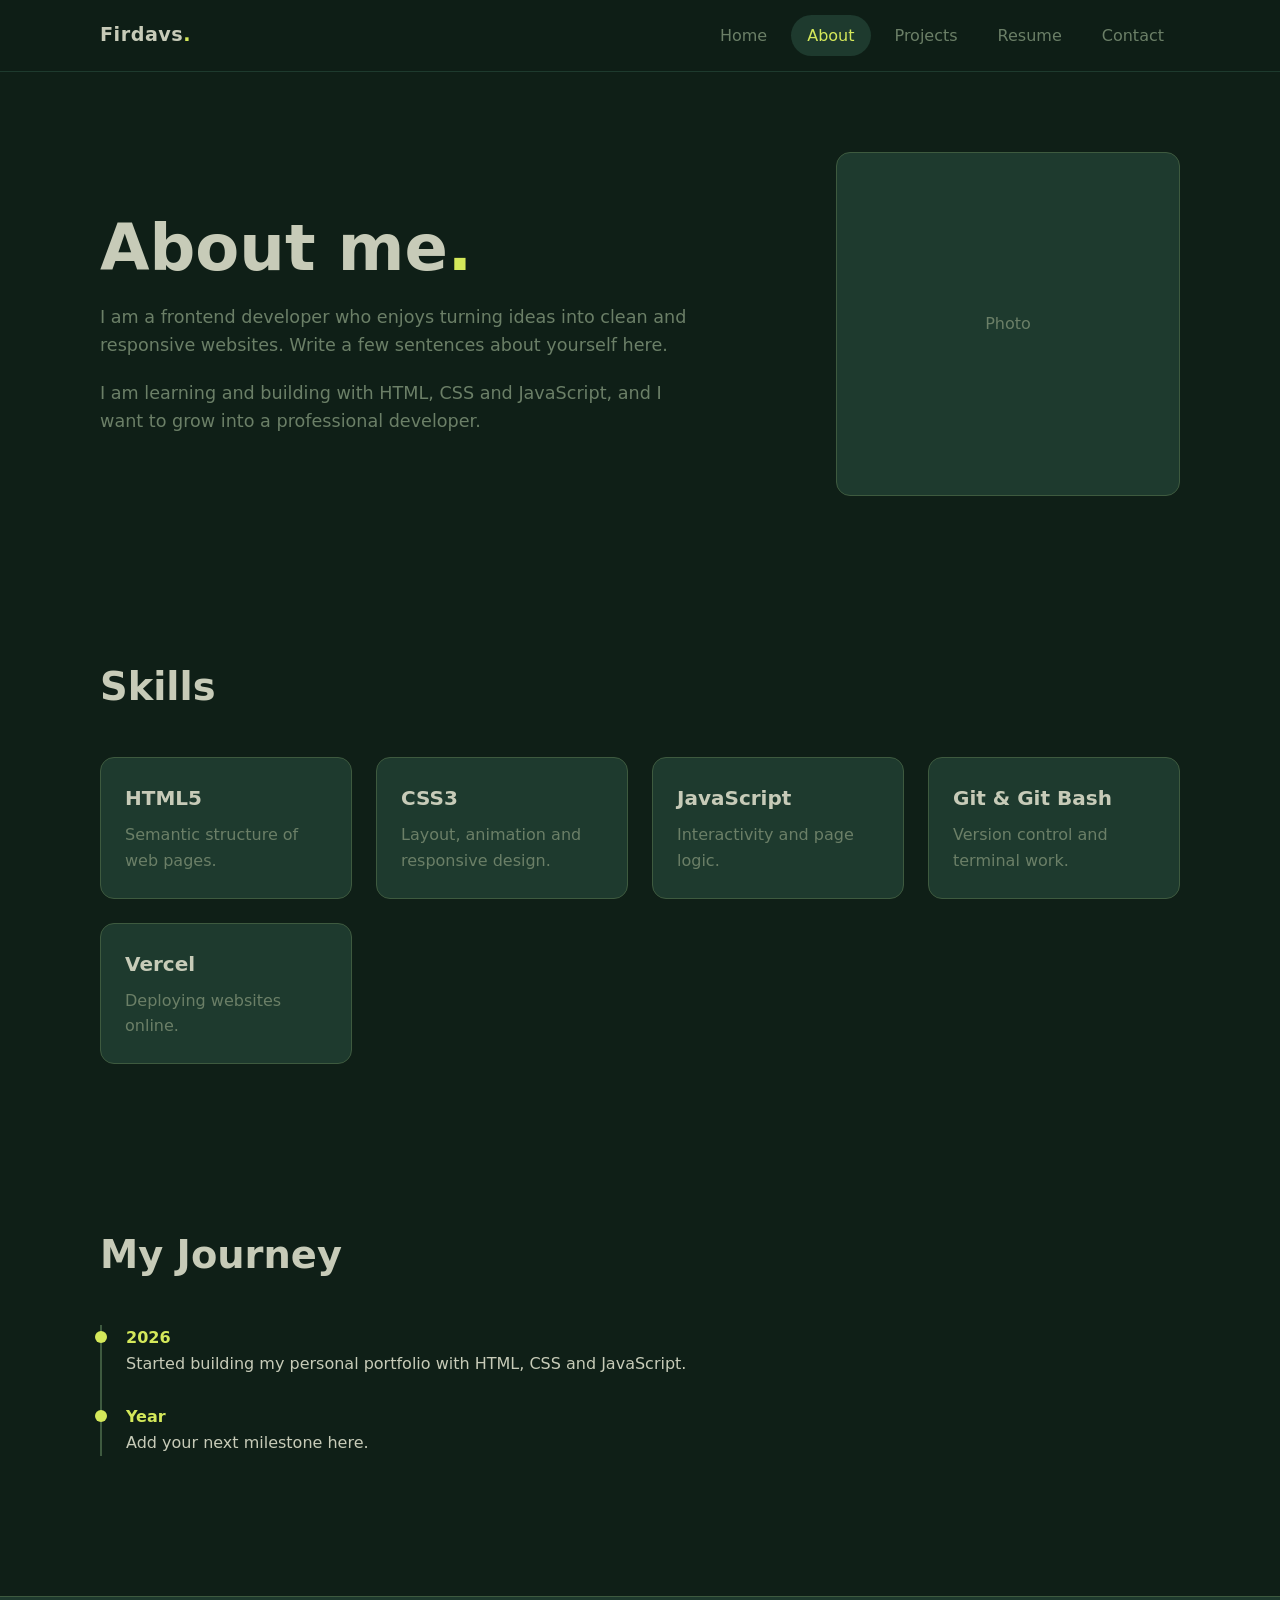
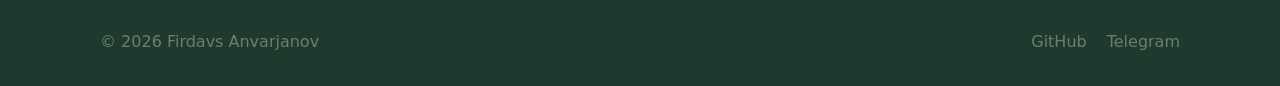
==== about.html @ bb0eb025 "Module 2 / Step 4: Home and About pages" ====
<!DOCTYPE html>
<html lang="en">
<head>
  <meta charset="UTF-8" />
  <meta name="viewport" content="width=device-width, initial-scale=1.0" />
  <meta name="description" content="About Firdavs Anvarjanov" />
  <title>About | Firdavs Anvarjanov</title>

  <link rel="stylesheet" href="css/style.css" />
  <link rel="stylesheet" href="css/components.css" />
  <link rel="stylesheet" href="css/about.css" />
  <link rel="stylesheet" href="css/responsive.css" />
</head>
<body>

  <header class="header">
    <div class="container header__inner">
      <a href="index.html" class="logo">Firdavs<span>.</span></a>

      <button class="burger" id="burger" aria-label="Open menu">☰</button>

      <nav class="nav" id="nav">
        <ul class="nav__list">
          <li><a href="index.html" class="nav__link">Home</a></li>
          <li><a href="about.html" class="nav__link active">About</a></li>
          <li><a href="projects.html" class="nav__link">Projects</a></li>
          <li><a href="resume.html" class="nav__link">Resume</a></li>
          <li><a href="contact.html" class="nav__link">Contact</a></li>
        </ul>
      </nav>
    </div>
  </header>

  <main>
    <!-- Intro -->
    <section class="section">
      <div class="container about__intro">
        <div>
          <h1>About me<span class="text-accent">.</span></h1>
          <p class="about__text">
            I am a frontend developer who enjoys turning ideas into clean and
            responsive websites. Write a few sentences about yourself here.
          </p>
          <p class="about__text">
            I am learning and building with HTML, CSS and JavaScript, and I
            want to grow into a professional developer.
          </p>
        </div>

        <div class="about__photo">Photo</div>
      </div>
    </section>

    <!-- Skills -->
    <section class="section">
      <div class="container">
        <h2 class="section-title">Skills</h2>

        <div class="skills-grid">
          <article class="card">
            <h3>HTML5</h3>
            <p class="text-muted">Semantic structure of web pages.</p>
          </article>
          <article class="card">
            <h3>CSS3</h3>
            <p class="text-muted">Layout, animation and responsive design.</p>
          </article>
          <article class="card">
            <h3>JavaScript</h3>
            <p class="text-muted">Interactivity and page logic.</p>
          </article>
          <article class="card">
            <h3>Git &amp; Git Bash</h3>
            <p class="text-muted">Version control and terminal work.</p>
          </article>
          <article class="card">
            <h3>Vercel</h3>
            <p class="text-muted">Deploying websites online.</p>
          </article>
        </div>
      </div>
    </section>

    <!-- Journey -->
    <section class="section">
      <div class="container">
        <h2 class="section-title">My Journey</h2>

        <ul class="timeline">
          <li class="timeline__item">
            <span class="timeline__year">2026</span>
            <p>Started building my personal portfolio with HTML, CSS and JavaScript.</p>
          </li>
          <li class="timeline__item">
            <span class="timeline__year">Year</span>
            <p>Add your next milestone here.</p>
          </li>
        </ul>
      </div>
    </section>
  </main>

  <footer class="footer">
    <div class="container footer__inner">
      <p class="text-muted">© 2026 Firdavs Anvarjanov</p>
      <div class="footer__links">
        <a href="https://github.com/" target="_blank" rel="noopener">GitHub</a>
        <a href="https://t.me/" target="_blank" rel="noopener">Telegram</a>
      </div>
    </div>
  </footer>

  <script src="js/navigation.js"></script>
</body>
</html>
---- css/style.css ----
/* ===== Design tokens ===== */
:root {
  --bg: #0f1f17;
  --surface: #1e3a2e;
  --surface-alt: #3d4337;
  --primary: #3e5a3f;
  --muted: #6b7f67;
  --text: #c7cbb8;
  --accent: #d4e85a;

  --font-main: "Inter", "Segoe UI", system-ui, -apple-system, sans-serif;
  --radius: 14px;
  --radius-pill: 999px;
  --container: 1120px;
  --header-h: 72px;
  --shadow: 0 10px 30px rgba(0, 0, 0, 0.35);
  --transition: 0.25s ease;
}

/* ===== Reset ===== */
*,
*::before,
*::after {
  box-sizing: border-box;
  margin: 0;
  padding: 0;
}

html {
  scroll-behavior: smooth;
}

body {
  font-family: var(--font-main);
  background: var(--bg);
  color: var(--text);
  line-height: 1.6;
  min-height: 100vh;
  display: flex;
  flex-direction: column;
}

main {
  flex: 1;
}

img {
  max-width: 100%;
  display: block;
}

a {
  color: inherit;
  text-decoration: none;
}

ul {
  list-style: none;
}

/* ===== Typography ===== */
h1 { font-size: clamp(2.2rem, 6vw, 4rem); line-height: 1.1; }
h2 { font-size: clamp(1.6rem, 4vw, 2.4rem); }
h3 { font-size: 1.25rem; }

.text-muted { color: var(--muted); }
.text-accent { color: var(--accent); }

/* ===== Layout ===== */
.container {
  width: 100%;
  max-width: var(--container);
  margin: 0 auto;
  padding: 0 20px;
}

.section {
  padding: 80px 0;
}

.section-title {
  margin-bottom: 40px;
}

/* ===== Accessibility ===== */
:focus-visible {
  outline: 2px solid var(--accent);
  outline-offset: 3px;
}
---- css/components.css ----
/* ===== Header ===== */
.header {
  position: sticky;
  top: 0;
  z-index: 100;
  height: var(--header-h);
  background: rgba(15, 31, 23, 0.85);
  backdrop-filter: blur(10px);
  border-bottom: 1px solid var(--surface);
}

.header__inner {
  height: 100%;
  display: flex;
  align-items: center;
  justify-content: space-between;
}

.logo {
  font-weight: 700;
  font-size: 1.2rem;
  letter-spacing: 0.5px;
}

.logo span {
  color: var(--accent);
}

.nav__list {
  display: flex;
  gap: 8px;
}

.nav__link {
  display: block;
  padding: 8px 16px;
  border-radius: var(--radius-pill);
  color: var(--muted);
  transition: var(--transition);
}

.nav__link:hover,
.nav__link.active {
  color: var(--text);
  background: var(--surface);
}

.nav__link.active {
  color: var(--accent);
}

.burger {
  display: none;
  background: none;
  border: 0;
  color: var(--text);
  font-size: 1.8rem;
  cursor: pointer;
}

/* ===== Buttons ===== */
.btn {
  display: inline-block;
  padding: 12px 28px;
  border-radius: var(--radius-pill);
  border: 1px solid transparent;
  font: inherit;
  font-weight: 600;
  cursor: pointer;
  transition: var(--transition);
}

.btn--primary {
  background: var(--accent);
  color: var(--bg);
}

.btn--primary:hover {
  transform: translateY(-2px);
  box-shadow: 0 8px 24px rgba(212, 232, 90, 0.25);
}

.btn--outline {
  border-color: var(--primary);
  color: var(--text);
  background: transparent;
}

.btn--outline:hover {
  background: var(--primary);
}

/* ===== Card ===== */
.card {
  background: var(--surface);
  border: 1px solid var(--primary);
  border-radius: var(--radius);
  padding: 24px;
  transition: var(--transition);
}

.card:hover {
  transform: translateY(-4px);
  box-shadow: var(--shadow);
}

/* ===== Tag ===== */
.tag {
  display: inline-block;
  padding: 4px 12px;
  border-radius: var(--radius-pill);
  background: var(--surface-alt);
  color: var(--text);
  font-size: 0.85rem;
}

/* ===== Footer ===== */
.footer {
  background: var(--surface);
  border-top: 1px solid var(--primary);
  padding: 32px 0;
  margin-top: 60px;
}

.footer__inner {
  display: flex;
  justify-content: space-between;
  align-items: center;
  gap: 16px;
  flex-wrap: wrap;
}

.footer__links {
  display: flex;
  gap: 20px;
}

.footer__links a {
  color: var(--muted);
  transition: var(--transition);
}

.footer__links a:hover {
  color: var(--accent);
}
---- css/about.css ----
/* ===== Intro ===== */
.about__intro {
  display: grid;
  grid-template-columns: 2fr 1fr;
  gap: 48px;
  align-items: center;
}

.about__text {
  margin-top: 20px;
  color: var(--muted);
  font-size: 1.1rem;
  max-width: 600px;
}

.about__photo {
  aspect-ratio: 1 / 1;
  border-radius: var(--radius);
  border: 1px solid var(--primary);
  background: var(--surface);
  display: flex;
  align-items: center;
  justify-content: center;
  color: var(--muted);
}

/* ===== Skills ===== */
.skills-grid {
  display: grid;
  grid-template-columns: repeat(auto-fit, minmax(220px, 1fr));
  gap: 24px;
}

.skills-grid .card p {
  margin-top: 8px;
}

/* ===== Timeline ===== */
.timeline {
  border-left: 2px solid var(--primary);
  padding-left: 24px;
  display: flex;
  flex-direction: column;
  gap: 28px;
}

.timeline__item {
  position: relative;
}

.timeline__item::before {
  content: "";
  position: absolute;
  left: -31px;
  top: 6px;
  width: 12px;
  height: 12px;
  border-radius: 50%;
  background: var(--accent);
}

.timeline__year {
  color: var(--accent);
  font-weight: 700;
}

@media (max-width: 768px) {
  .about__intro {
    grid-template-columns: 1fr;
  }

  .about__photo {
    max-width: 240px;
  }
}
---- css/responsive.css ----
@media (max-width: 768px) {
  .section {
    padding: 56px 0;
  }

  .burger {
    display: block;
  }

  .nav {
    position: absolute;
    top: var(--header-h);
    left: 0;
    right: 0;
    background: var(--bg);
    border-bottom: 1px solid var(--surface);
    max-height: 0;
    overflow: hidden;
    transition: max-height 0.3s ease;
  }

  .nav.open {
    max-height: 360px;
  }

  .nav__list {
    flex-direction: column;
    padding: 16px 20px;
  }

  .footer__inner {
    flex-direction: column;
    text-align: center;
  }
}
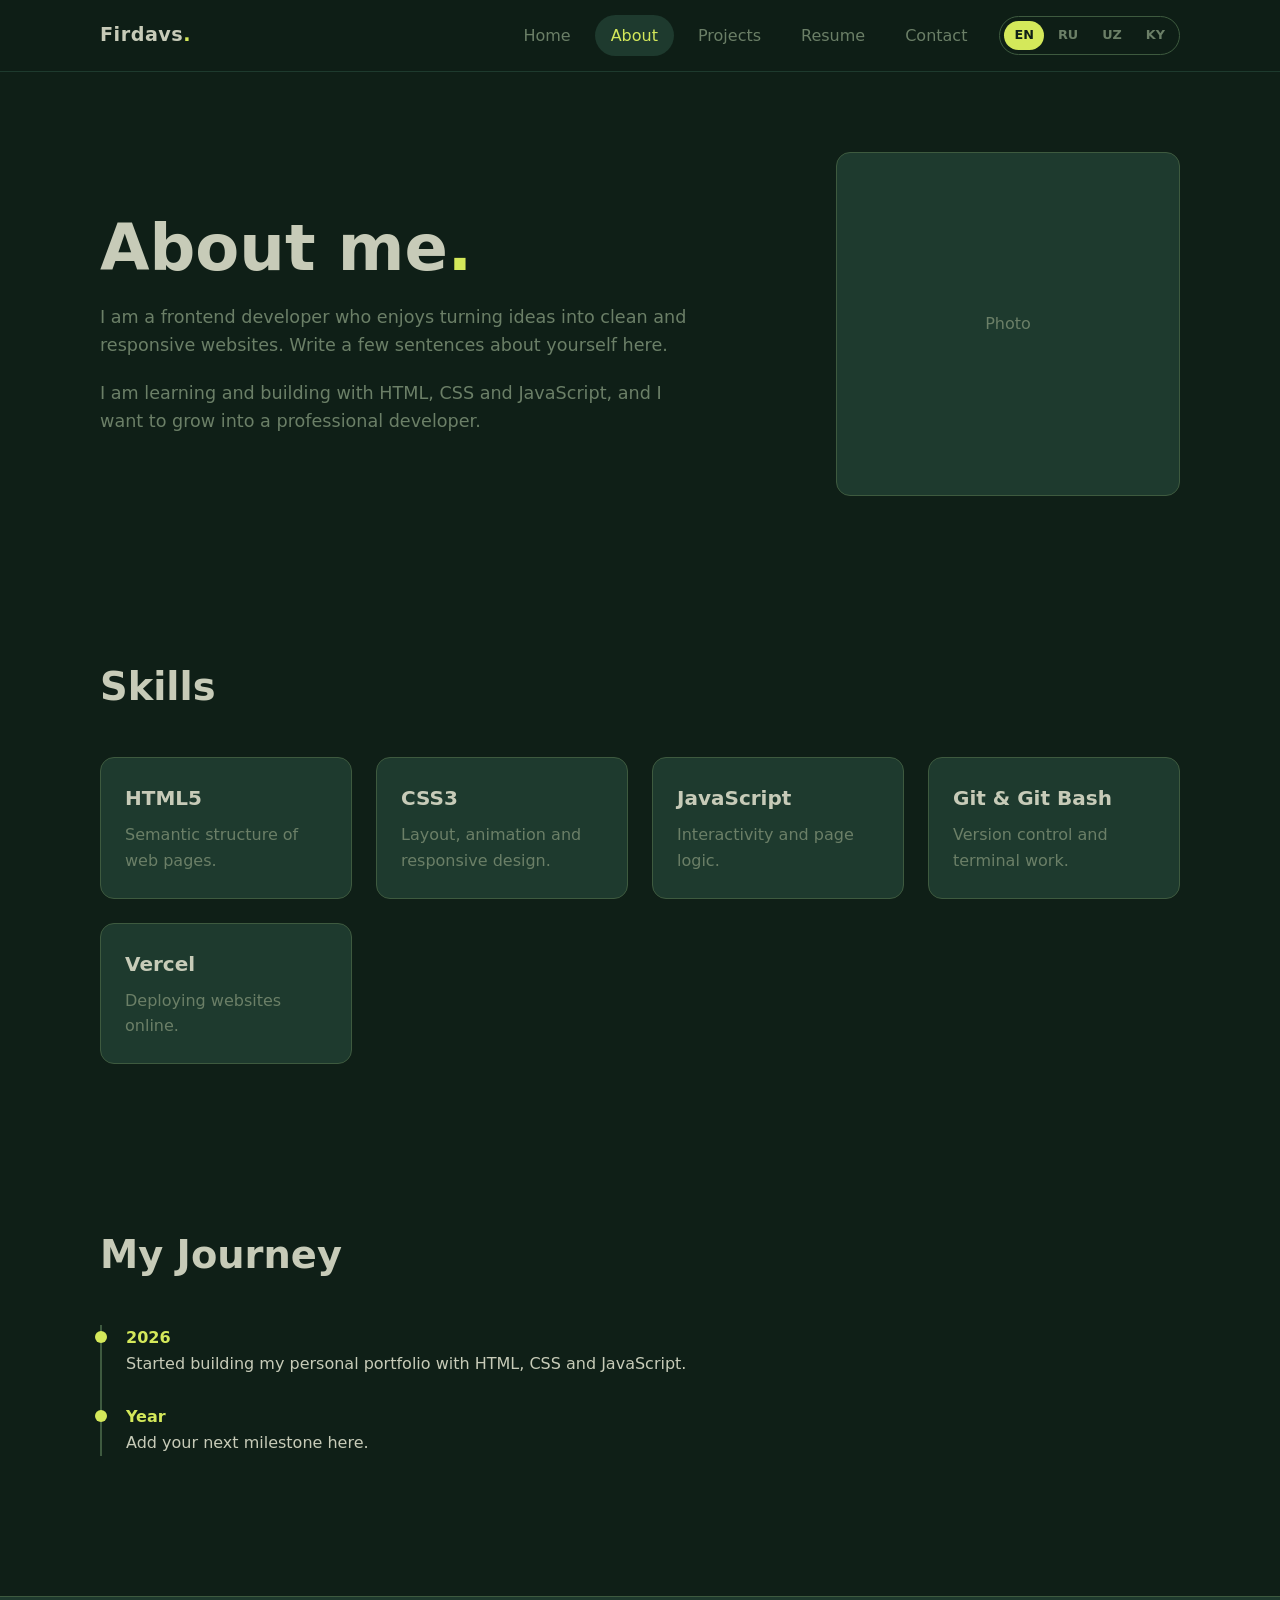
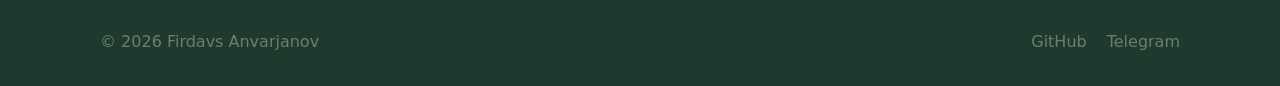
==== commit ce29460e: "Module 4 / Step 8A: four-language system" ====
--- a/about.html
+++ b/about.html
@@ -4,7 +4,7 @@
   <meta charset="UTF-8" />
   <meta name="viewport" content="width=device-width, initial-scale=1.0" />
   <meta name="description" content="About Firdavs Anvarjanov" />
-  <title>About | Firdavs Anvarjanov</title>
+  <title data-i18n="title.about">About | Firdavs Anvarjanov</title>
 
   <link rel="stylesheet" href="css/style.css" />
   <link rel="stylesheet" href="css/components.css" />
@@ -17,31 +17,37 @@
     <div class="container header__inner">
       <a href="index.html" class="logo">Firdavs<span>.</span></a>
 
-      <button class="burger" id="burger" aria-label="Open menu">☰</button>
-
       <nav class="nav" id="nav">
         <ul class="nav__list">
-          <li><a href="index.html" class="nav__link">Home</a></li>
-          <li><a href="about.html" class="nav__link active">About</a></li>
-          <li><a href="projects.html" class="nav__link">Projects</a></li>
-          <li><a href="resume.html" class="nav__link">Resume</a></li>
-          <li><a href="contact.html" class="nav__link">Contact</a></li>
+          <li><a href="index.html" class="nav__link" data-i18n="nav.home">Home</a></li>
+          <li><a href="about.html" class="nav__link" data-i18n="nav.about">About</a></li>
+          <li><a href="projects.html" class="nav__link" data-i18n="nav.projects">Projects</a></li>
+          <li><a href="resume.html" class="nav__link" data-i18n="nav.resume">Resume</a></li>
+          <li><a href="contact.html" class="nav__link" data-i18n="nav.contact">Contact</a></li>
         </ul>
       </nav>
+
+      <div class="lang" id="lang-switcher">
+        <button type="button" class="lang__btn" data-lang="en">EN</button>
+        <button type="button" class="lang__btn" data-lang="ru">RU</button>
+        <button type="button" class="lang__btn" data-lang="uz">UZ</button>
+        <button type="button" class="lang__btn" data-lang="ky">KY</button>
+      </div>
+
+      <button class="burger" id="burger" aria-label="Open menu">☰</button>
     </div>
   </header>
 
   <main>
-    <!-- Intro -->
     <section class="section">
       <div class="container about__intro">
         <div>
-          <h1>About me<span class="text-accent">.</span></h1>
-          <p class="about__text">
+          <h1><span data-i18n="about.title">About me</span><span class="text-accent">.</span></h1>
+          <p class="about__text" data-i18n="about.p1">
             I am a frontend developer who enjoys turning ideas into clean and
             responsive websites. Write a few sentences about yourself here.
           </p>
-          <p class="about__text">
+          <p class="about__text" data-i18n="about.p2">
             I am learning and building with HTML, CSS and JavaScript, and I
             want to grow into a professional developer.
           </p>
@@ -51,49 +57,47 @@
       </div>
     </section>
 
-    <!-- Skills -->
     <section class="section">
       <div class="container">
-        <h2 class="section-title">Skills</h2>
+        <h2 class="section-title" data-i18n="skills.title">Skills</h2>
 
         <div class="skills-grid">
           <article class="card">
             <h3>HTML5</h3>
-            <p class="text-muted">Semantic structure of web pages.</p>
+            <p class="text-muted" data-i18n="about.s1.desc">Semantic structure of web pages.</p>
           </article>
           <article class="card">
             <h3>CSS3</h3>
-            <p class="text-muted">Layout, animation and responsive design.</p>
+            <p class="text-muted" data-i18n="about.s2.desc">Layout, animation and responsive design.</p>
           </article>
           <article class="card">
             <h3>JavaScript</h3>
-            <p class="text-muted">Interactivity and page logic.</p>
+            <p class="text-muted" data-i18n="about.s3.desc">Interactivity and page logic.</p>
           </article>
           <article class="card">
             <h3>Git &amp; Git Bash</h3>
-            <p class="text-muted">Version control and terminal work.</p>
+            <p class="text-muted" data-i18n="about.s4.desc">Version control and terminal work.</p>
           </article>
           <article class="card">
             <h3>Vercel</h3>
-            <p class="text-muted">Deploying websites online.</p>
+            <p class="text-muted" data-i18n="about.s5.desc">Deploying websites online.</p>
           </article>
         </div>
       </div>
     </section>
 
-    <!-- Journey -->
     <section class="section">
       <div class="container">
-        <h2 class="section-title">My Journey</h2>
+        <h2 class="section-title" data-i18n="about.journey">My Journey</h2>
 
         <ul class="timeline">
           <li class="timeline__item">
             <span class="timeline__year">2026</span>
-            <p>Started building my personal portfolio with HTML, CSS and JavaScript.</p>
+            <p data-i18n="about.j1.text">Started building my personal portfolio with HTML, CSS and JavaScript.</p>
           </li>
           <li class="timeline__item">
-            <span class="timeline__year">Year</span>
-            <p>Add your next milestone here.</p>
+            <span class="timeline__year" data-i18n="about.j2.year">Year</span>
+            <p data-i18n="about.j2.text">Add your next milestone here.</p>
           </li>
         </ul>
       </div>
@@ -111,5 +115,12 @@
   </footer>
 
   <script src="js/navigation.js"></script>
+  <script src="js/main.js"></script>
+  <script src="js/animations.js"></script>
+  <script src="js/translations/en.js"></script>
+  <script src="js/translations/ru.js"></script>
+  <script src="js/translations/uz.js"></script>
+  <script src="js/translations/ky.js"></script>
+  <script src="js/language.js"></script>
 </body>
 </html>
--- a/css/components.css
+++ b/css/components.css
@@ -142,4 +142,55 @@
 
 .footer__links a:hover {
   color: var(--accent);
+}
+/* ===== Scroll animations ===== */
+.reveal {
+  opacity: 0;
+  transform: translateY(24px);
+  transition: opacity 0.6s ease, transform 0.6s ease;
+}
+
+.reveal.visible {
+  opacity: 1;
+  transform: none;
+}
+
+/* ===== Header scroll shadow ===== */
+.header.scrolled {
+  box-shadow: 0 6px 20px rgba(0, 0, 0, 0.35);
+}
+/* ===== Language switcher ===== */
+.nav {
+  margin-left: auto;
+}
+
+.lang {
+  display: flex;
+  gap: 4px;
+  margin-left: 16px;
+  padding: 4px;
+  border: 1px solid var(--primary);
+  border-radius: var(--radius-pill);
+}
+
+.lang__btn {
+  background: none;
+  border: 0;
+  color: var(--muted);
+  font: inherit;
+  font-size: 0.8rem;
+  font-weight: 600;
+  padding: 4px 10px;
+  border-radius: var(--radius-pill);
+  cursor: pointer;
+  transition: var(--transition);
+}
+
+.lang__btn:hover {
+  color: var(--text);
+}
+
+.lang__btn.active {
+  background: var(--accent);
+  color: var(--bg);
 }
--- a/css/responsive.css
+++ b/css/responsive.css
@@ -32,4 +32,10 @@
     flex-direction: column;
     text-align: center;
   }
+}
+@media (max-width: 768px) {
+  .lang {
+    margin-left: auto;
+    margin-right: 12px;
+  }
 }
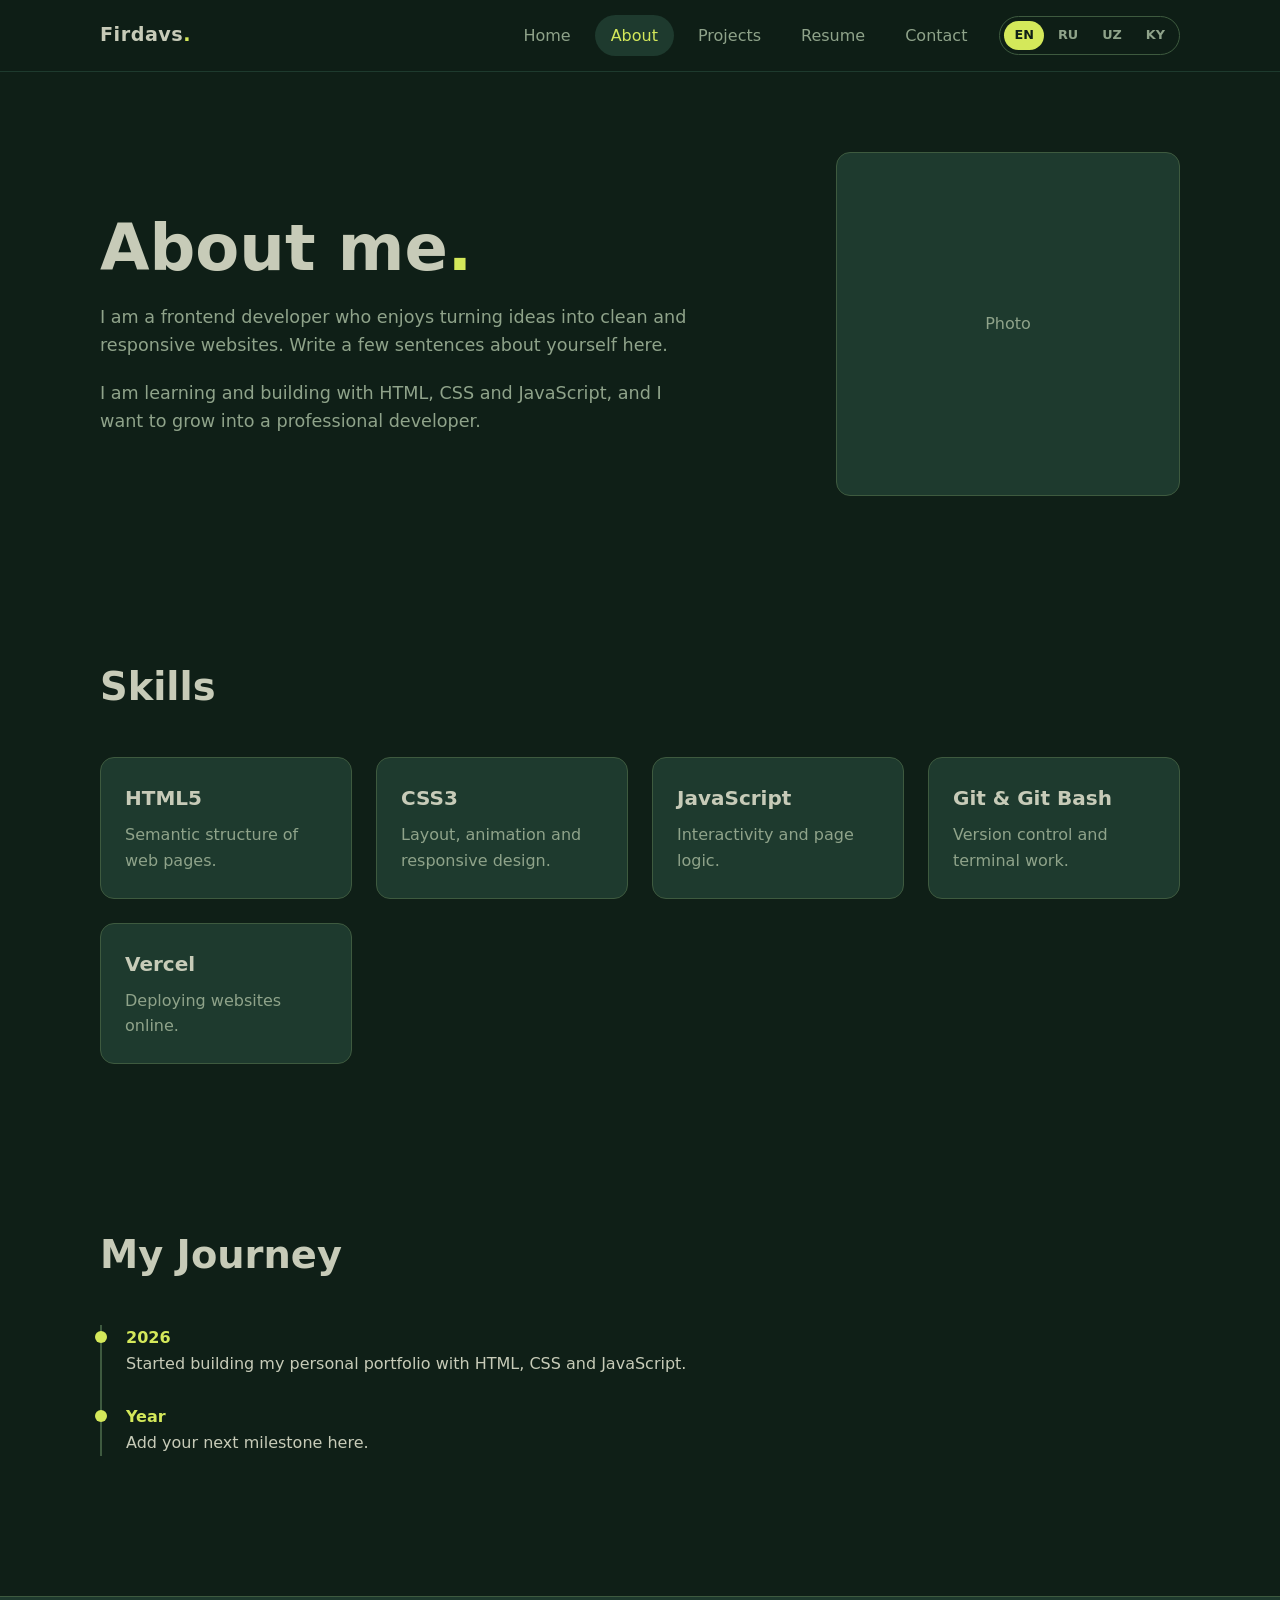
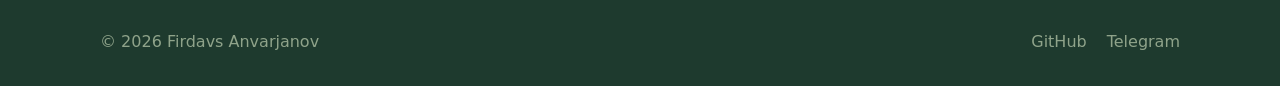
==== commit 40990acf: "Module 5 / Step 9: testing and fixes" ====
--- a/about.html
+++ b/about.html
@@ -5,6 +5,7 @@
   <meta name="viewport" content="width=device-width, initial-scale=1.0" />
   <meta name="description" content="About Firdavs Anvarjanov" />
   <title data-i18n="title.about">About | Firdavs Anvarjanov</title>
+    <link rel="icon" type="image/svg+xml" href="assets/images/favicon.svg" />
 
   <link rel="stylesheet" href="css/style.css" />
   <link rel="stylesheet" href="css/components.css" />
--- a/css/style.css
+++ b/css/style.css
@@ -4,7 +4,7 @@
   --surface: #1e3a2e;
   --surface-alt: #3d4337;
   --primary: #3e5a3f;
-  --muted: #6b7f67;
+   --muted: #8fa38a;
   --text: #c7cbb8;
   --accent: #d4e85a;
 
--- a/css/responsive.css
+++ b/css/responsive.css
@@ -38,4 +38,18 @@
     margin-left: auto;
     margin-right: 12px;
   }
+}
+@media (max-width: 400px) {
+  .lang {
+    margin-right: 8px;
+  }
+
+  .lang__btn {
+    padding: 4px 7px;
+    font-size: 0.75rem;
+  }
+
+  .container {
+    padding: 0 16px;
+  }
 }
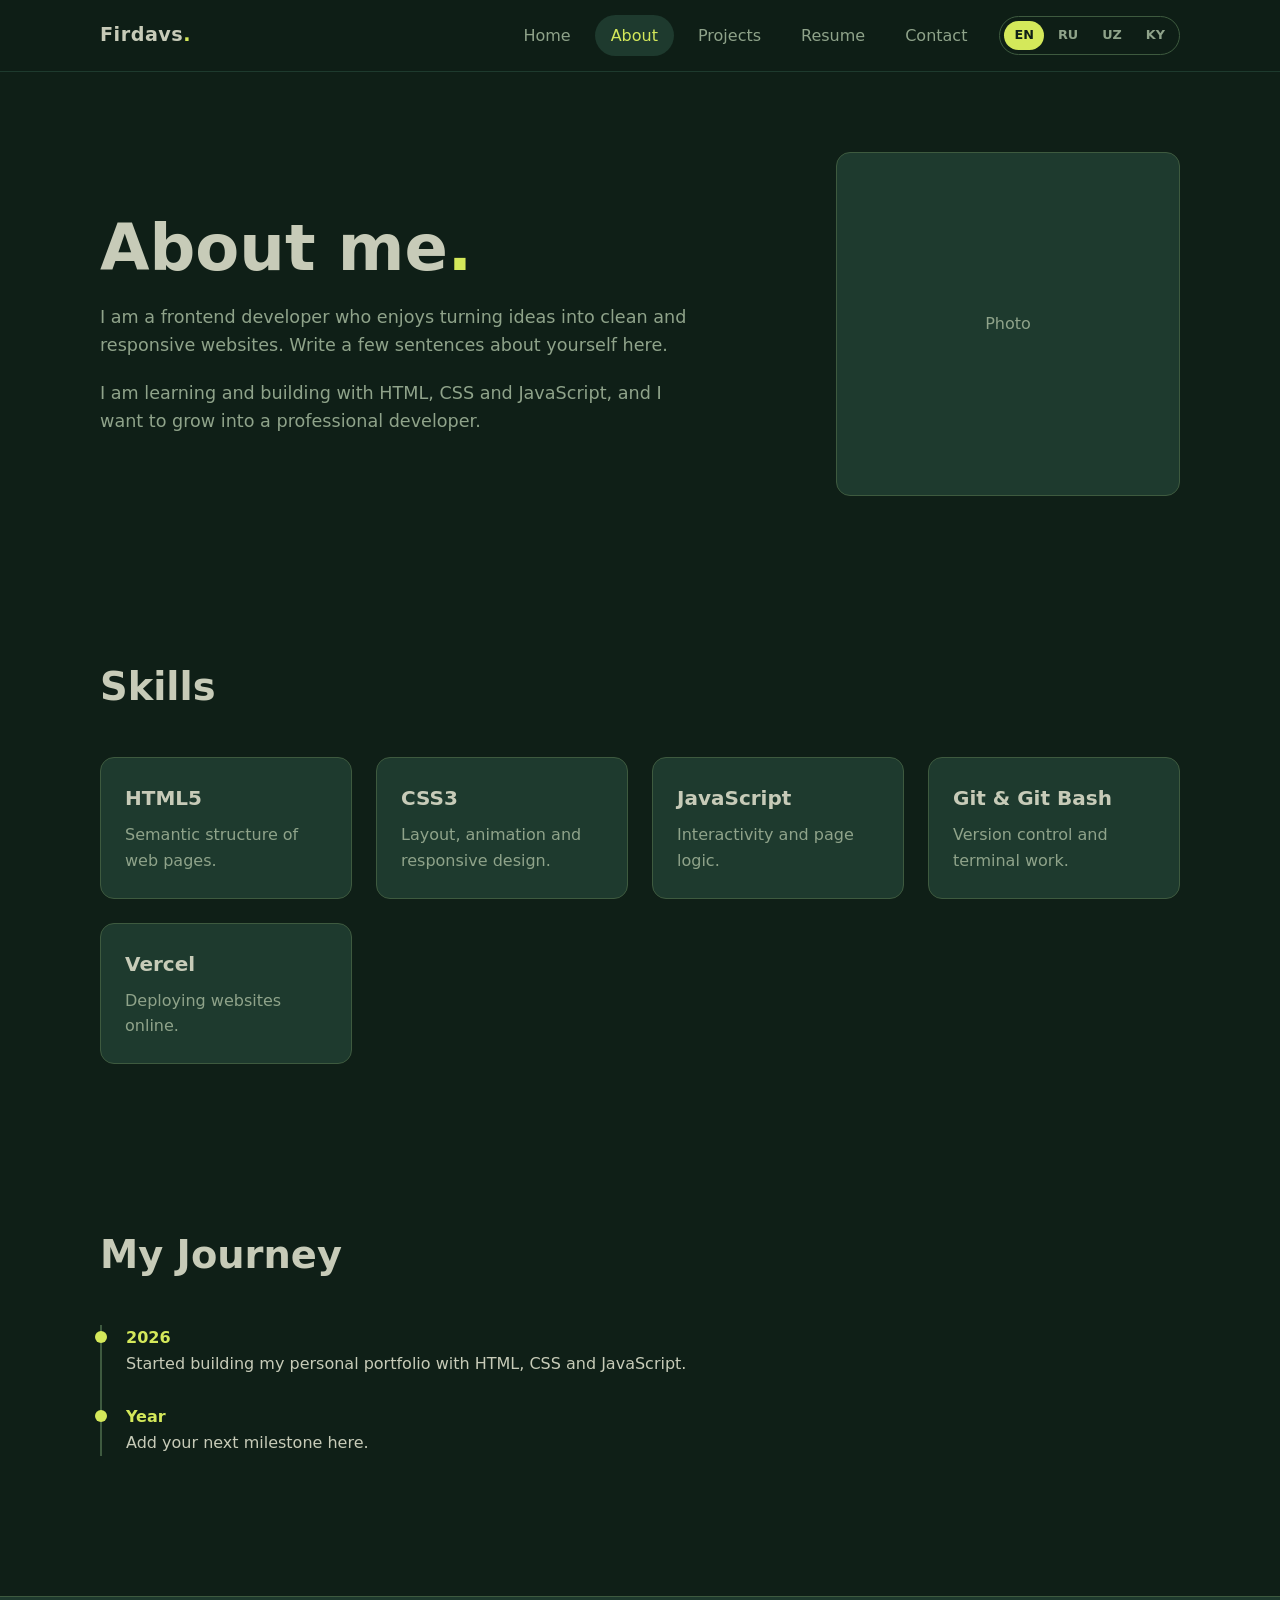
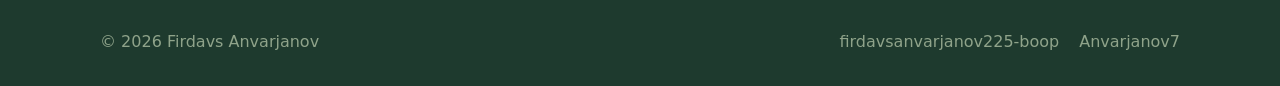
==== commit 30e911ba: "Update about.html links" ====
--- a/about.html
+++ b/about.html
@@ -5,8 +5,7 @@
   <meta name="viewport" content="width=device-width, initial-scale=1.0" />
   <meta name="description" content="About Firdavs Anvarjanov" />
   <title data-i18n="title.about">About | Firdavs Anvarjanov</title>
-    <link rel="icon" type="image/svg+xml" href="assets/images/favicon.svg" />
-
+  <link rel="icon" type="image/svg+xml" href="assets/images/favicon.svg" />
   <link rel="stylesheet" href="css/style.css" />
   <link rel="stylesheet" href="css/components.css" />
   <link rel="stylesheet" href="css/about.css" />
@@ -109,8 +108,8 @@
     <div class="container footer__inner">
       <p class="text-muted">© 2026 Firdavs Anvarjanov</p>
       <div class="footer__links">
-        <a href="https://github.com/" target="_blank" rel="noopener">GitHub</a>
-        <a href="https://t.me/" target="_blank" rel="noopener">Telegram</a>
+        <a href="https://github.com/firdavsanvarjanov225-boop" target="_blank" rel="noopener">firdavsanvarjanov225-boop</a>
+        <a href="https://t.me/Anvarjanov7" target="_blank" rel="noopener">Anvarjanov7</a>
       </div>
     </div>
   </footer>
